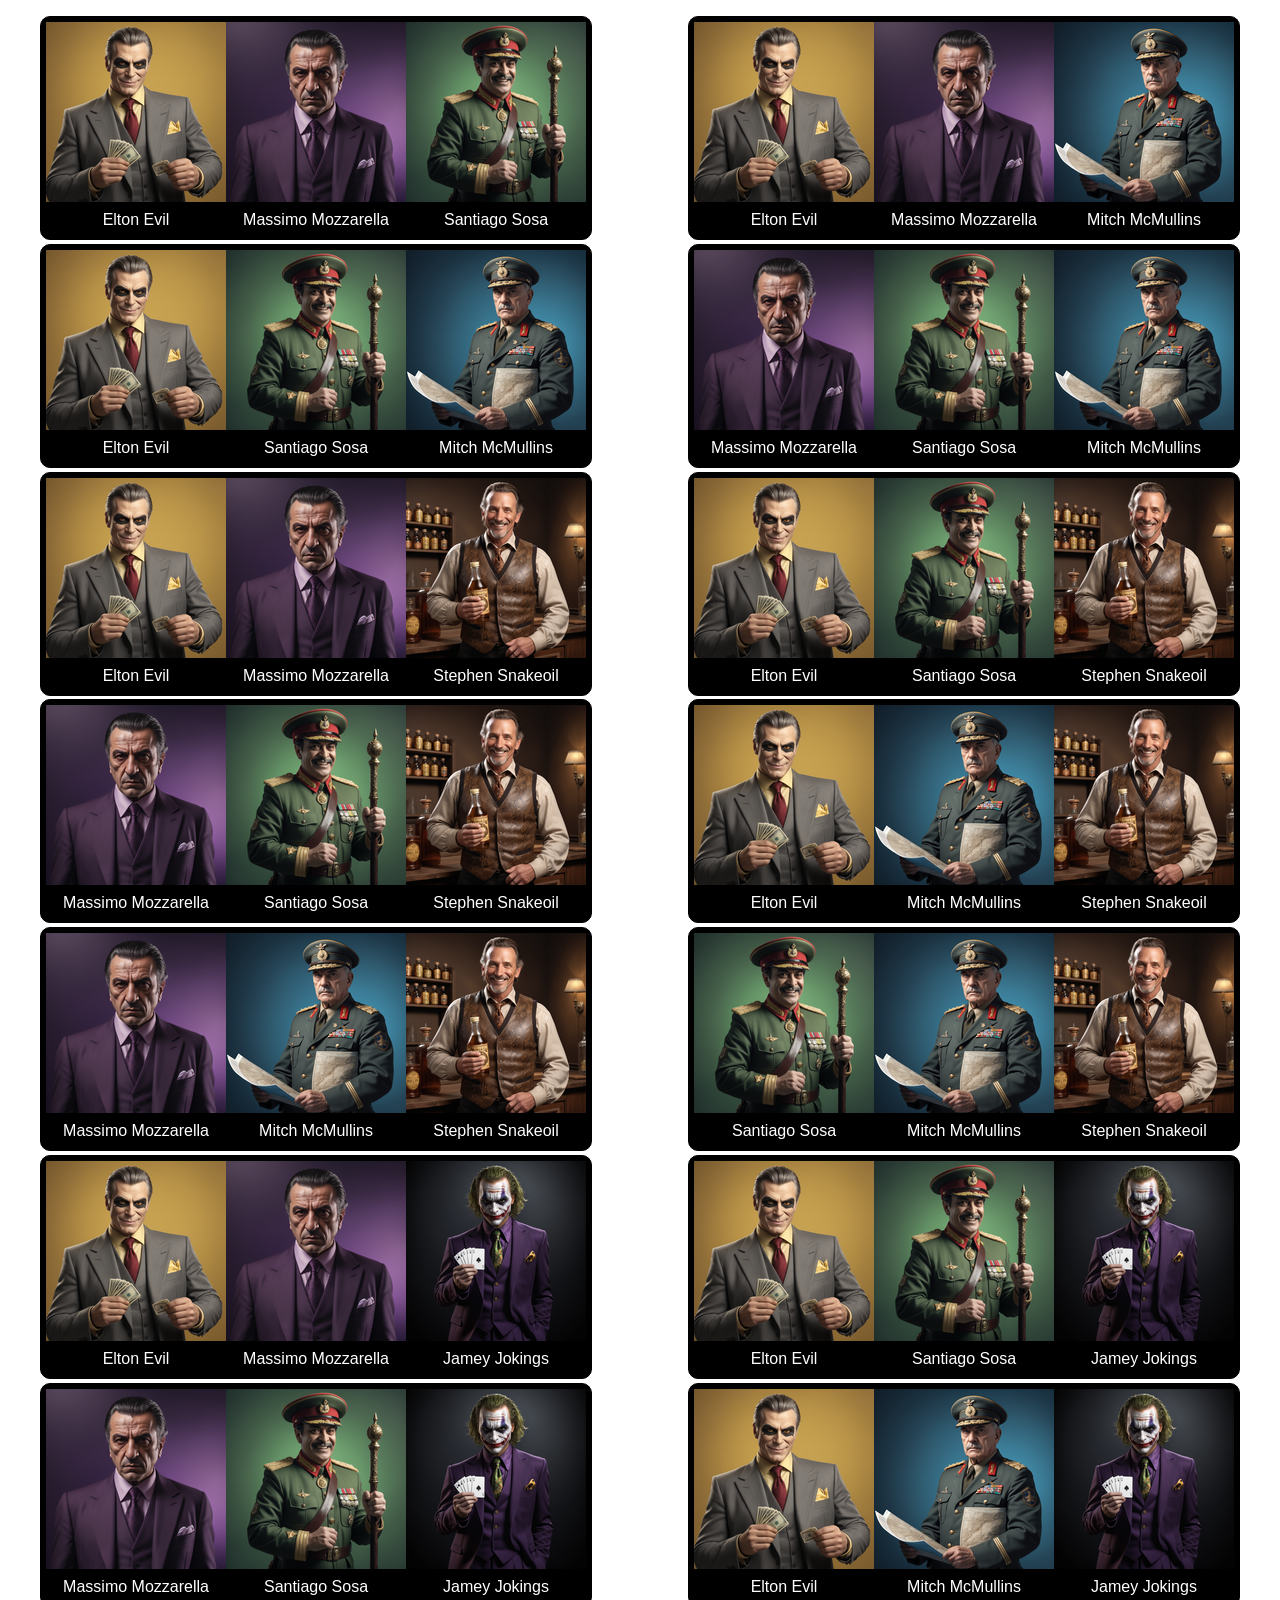
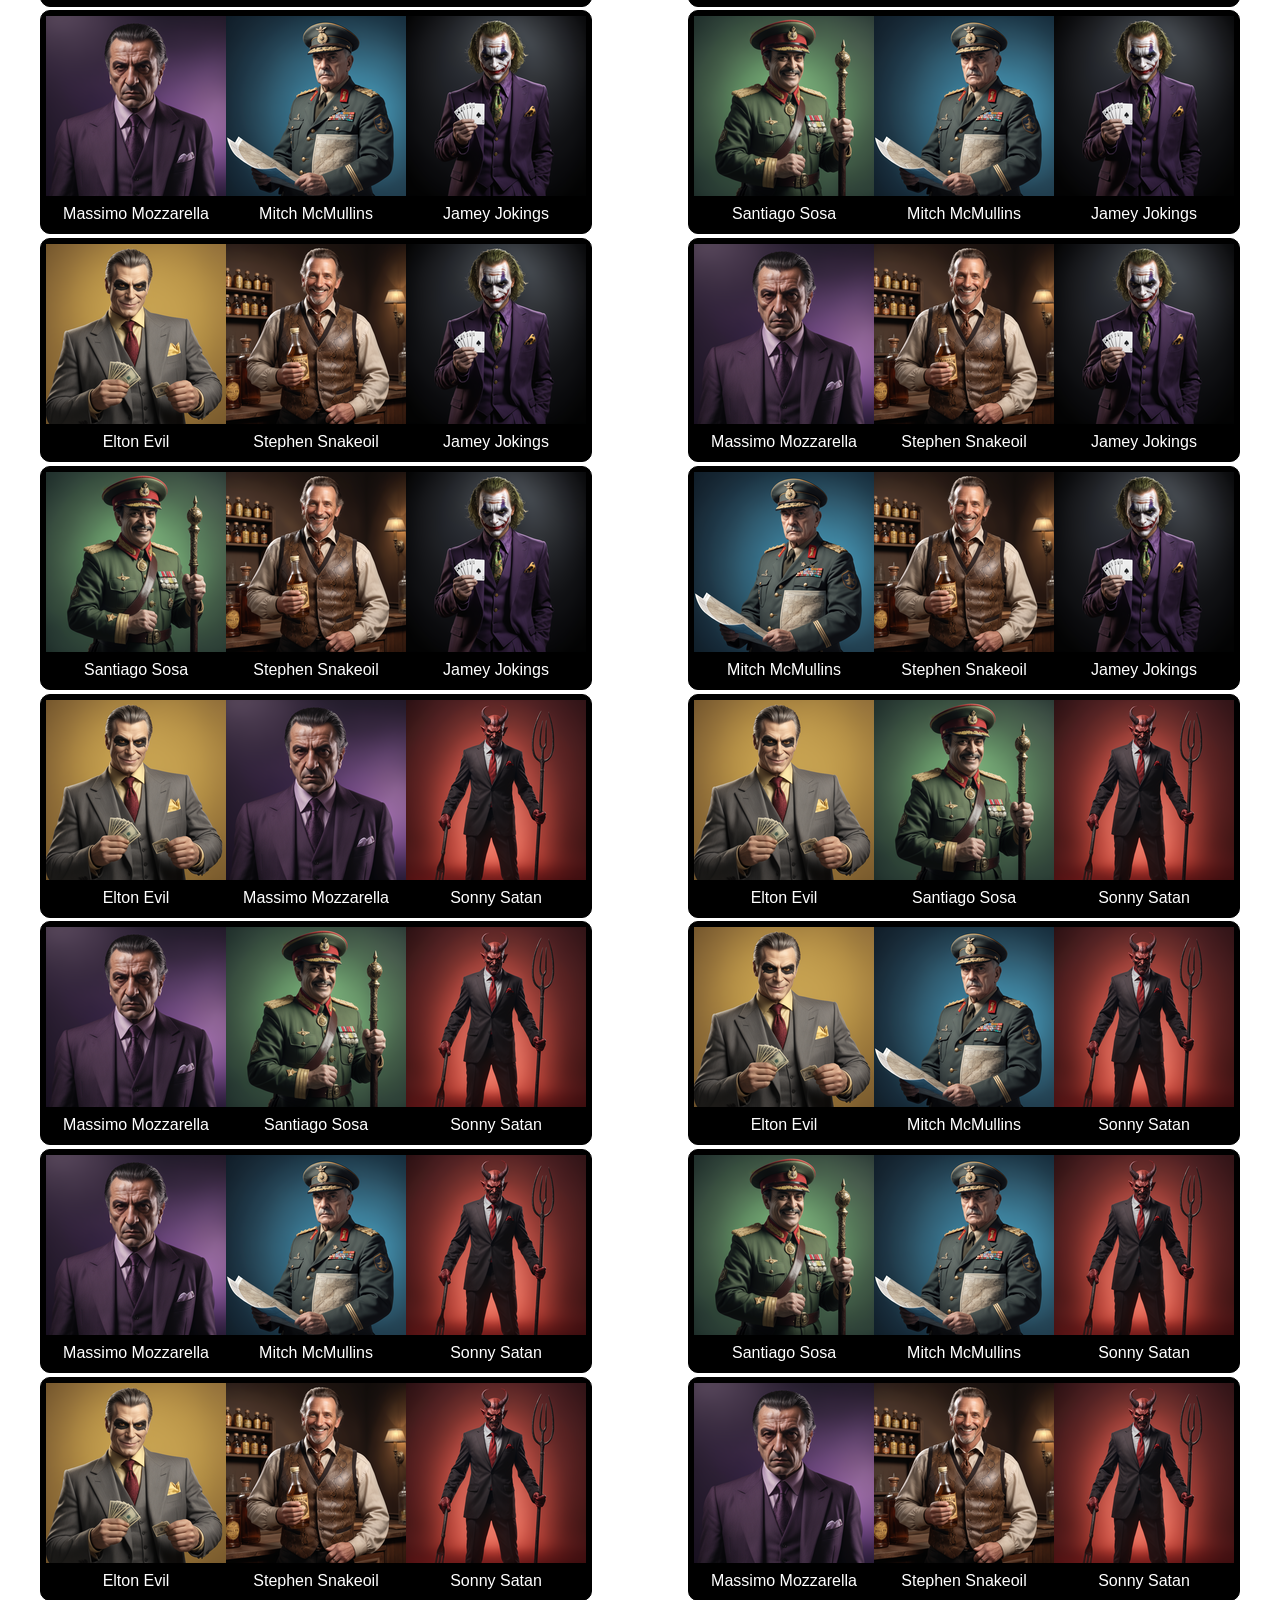
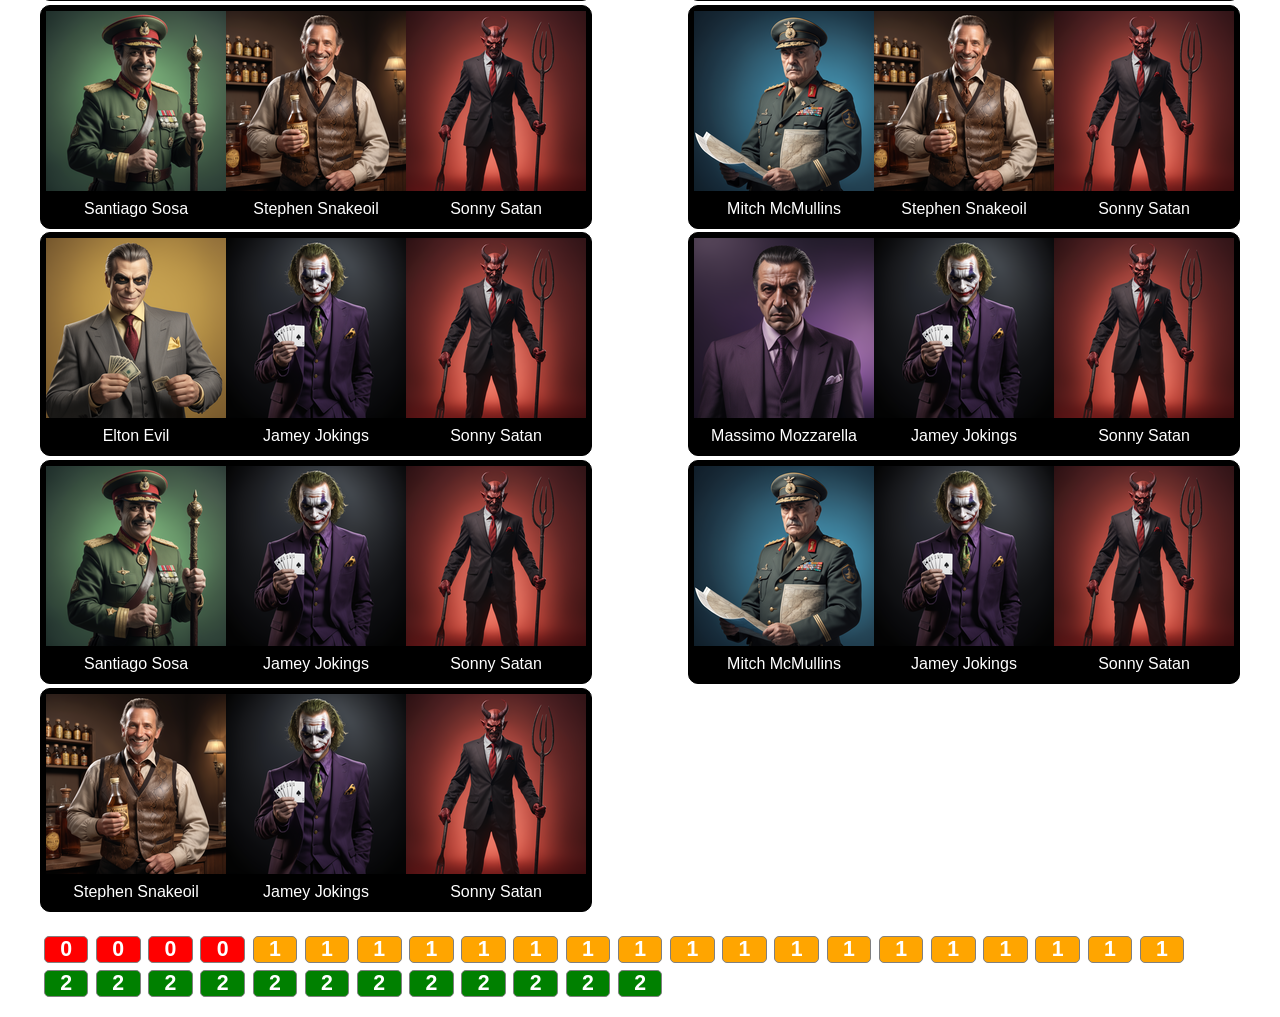
==== export.html @ cddee243 "export facility for printout game" ====
<!doctype html>
<html lang="de">
  <head>
    <meta charset="utf-8" />
    <link rel="stylesheet" type="text/css" href="style.css" />
    <link rel="stylesheet" type="text/css" href="export.css" />
    <title>Gauner Trio: Karten-Export</title>
  </head>
  <body>
    <div id="cards"></div>
    <div id="buttons"></div>
    <script type="module" src="lib.js"></script>
    <script type="module" src="export.js"></script>
  </body>
</html>
---- style.css ----
body {
  max-width: 1200px;
  min-width: 800px;
  margin: 1em auto;
  padding: 0 1em;
  font-family: sans-serif;
  font-size: 16px;
}

th {
  padding: 0 1em 0 0;
}

span.color {
  width: 16px;
  height: 16px;
  display: inline-block;
  border-radius: 100%;
  margin-right: 0.5em;
}

p {
  hyphens: auto;
}

p#instructions {
  margin: 1em 2em;
}

p#status {
  font-size: 14pt;
  font-weight: bold;
  border: 1px solid grey;
  padding: 0.5em;
  border-radius: 10px;
  text-align: center;
}

div#controls {
  display: flex;
  justify-content: space-between;
}

div#controls button {
  border: 1px solid black;
  font-size: 14pt;
  border-radius: 5px;
  width: 10em;
  height: 2.5em;
}

div#cards {
  margin-top: 1em;
  display: flex;
  flex-wrap: wrap;
  justify-content: space-between;
}

div.card {
  display: flex;
  border: 1px solid black;
  padding: 5px;
  border-radius: 10px;
  background-color: #000000;
}

div.card p.matches,
div.card p.caption {
  text-align: center;
  color: #ffffff;
  background-color: #000000;
  margin: 5px;
}

div.portrait {
  width: 180px;
}

p.matches {
  text-align: center;
  color: white;
  width: 2em;
  margin: 0 auto;
  font-size: 16pt;
  border-radius: 5px;
  border: 1px solid grey;
  margin: 0.5em auto 1em auto;
}

p.matches-0 {
  background-color: red;
}

p.matches-1 {
  background-color: orange;
}

p.matches-2 {
  background-color: green;
}
---- export.css ----
div.card {
  margin-bottom: 0.1cm;
}

div.turn p.matches {
  display: none !important;
}

div#buttons {
  margin-top: 1em;
  display: flex;
  justify-content: flex-start;
  flex-wrap: wrap;
}

p.matches {
  margin: 0.1cm;
  display: inline-block;
}
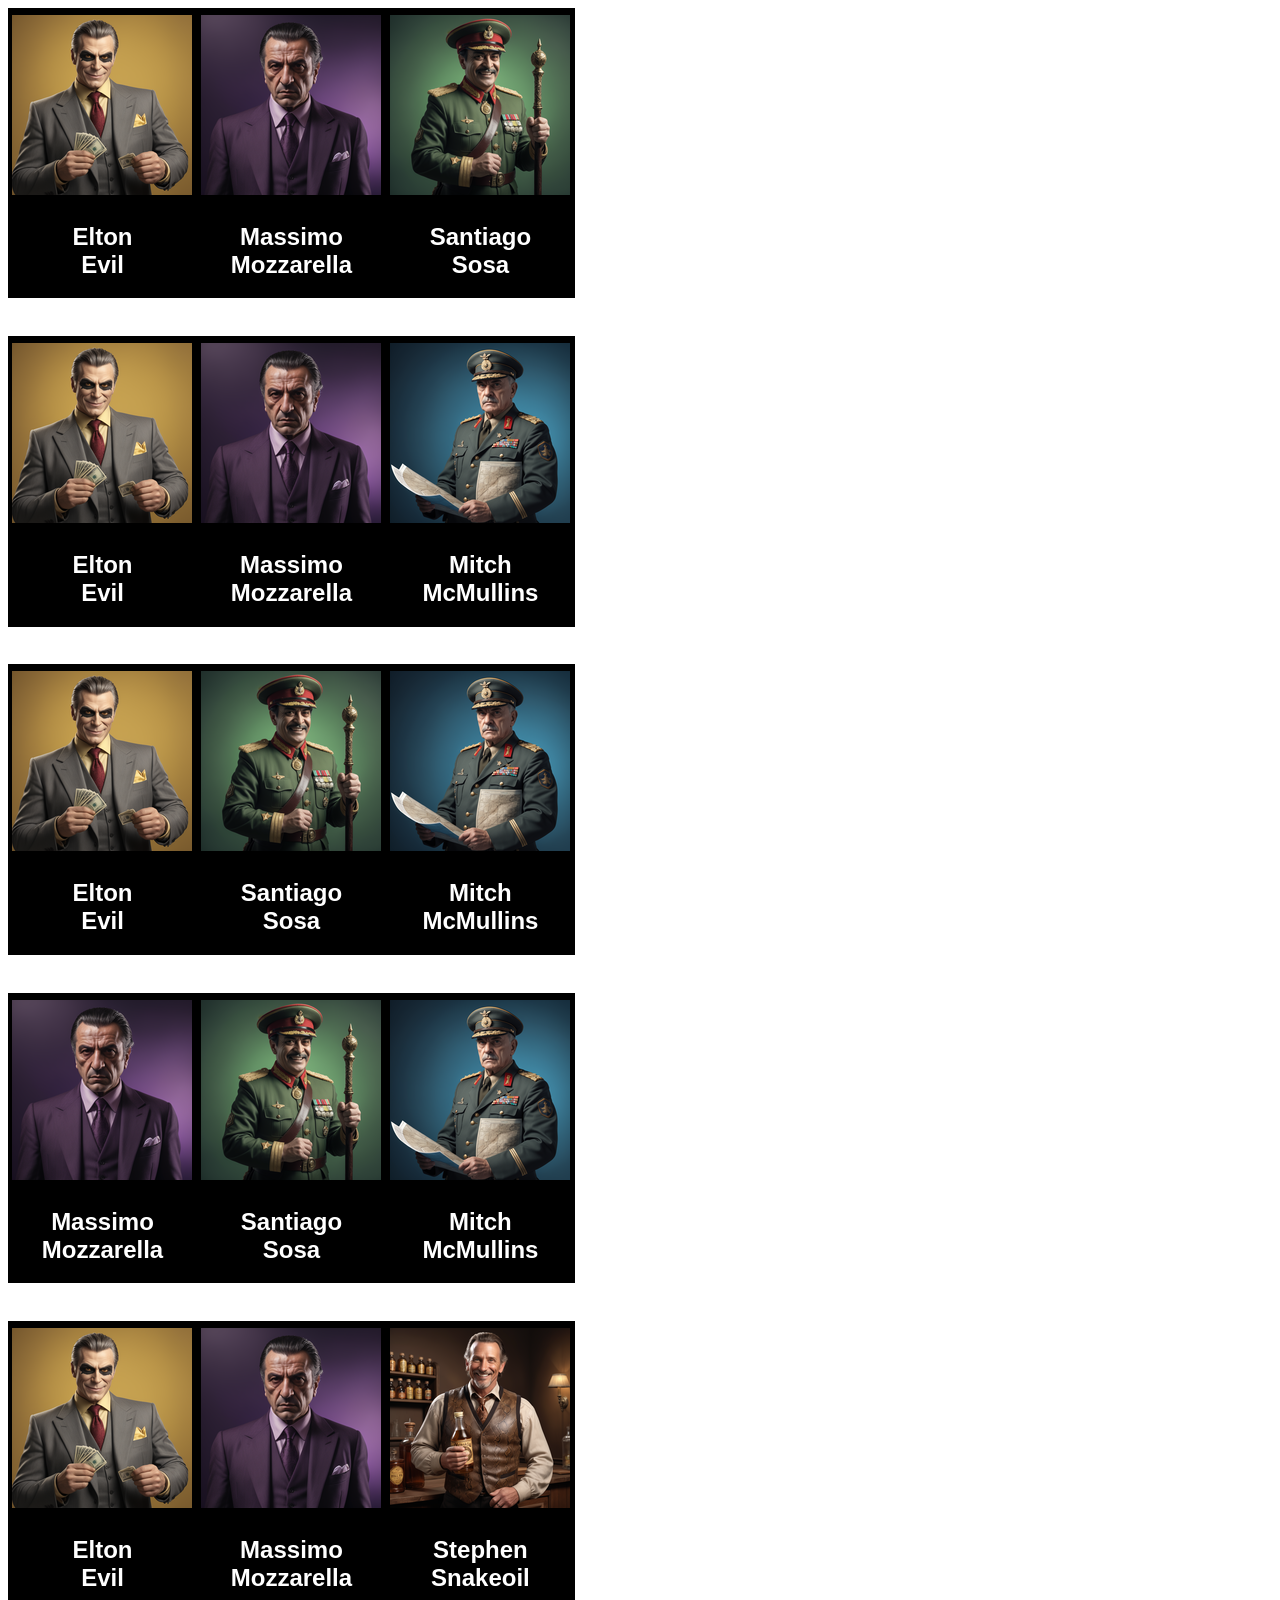
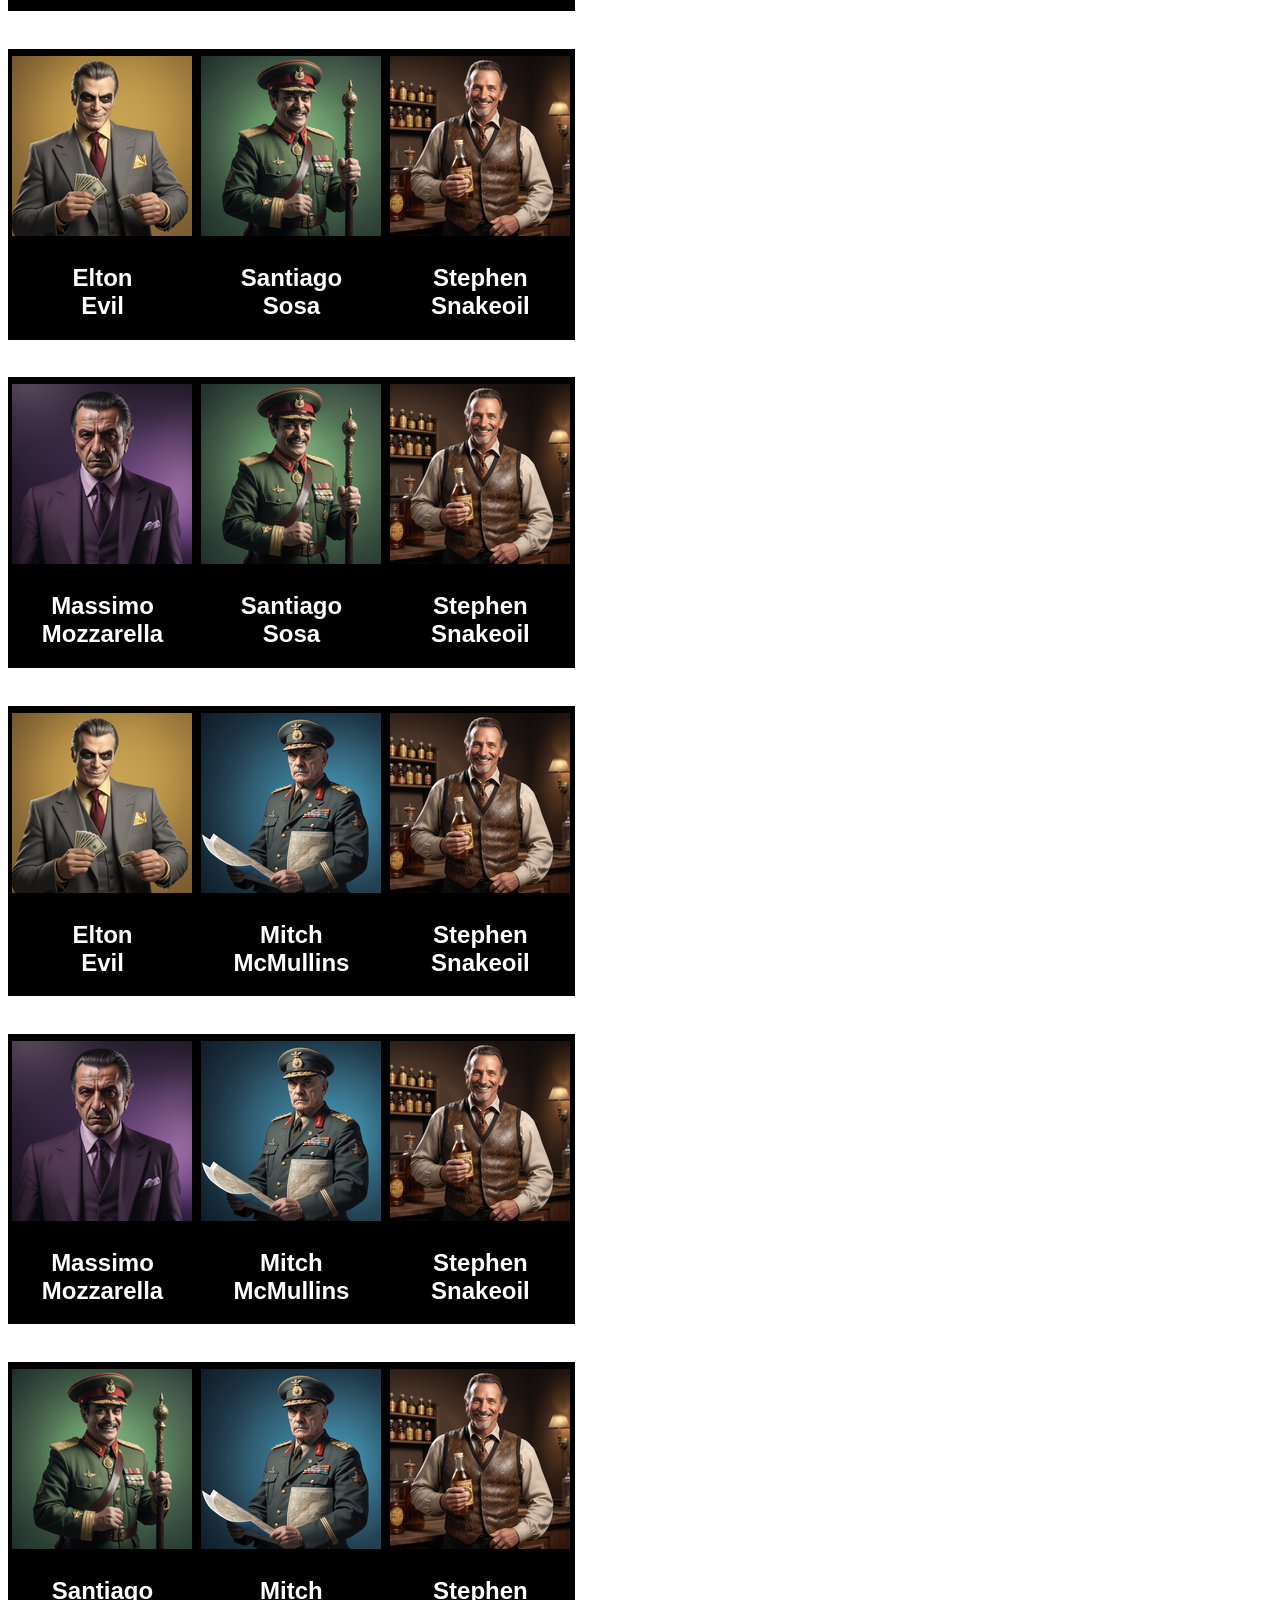
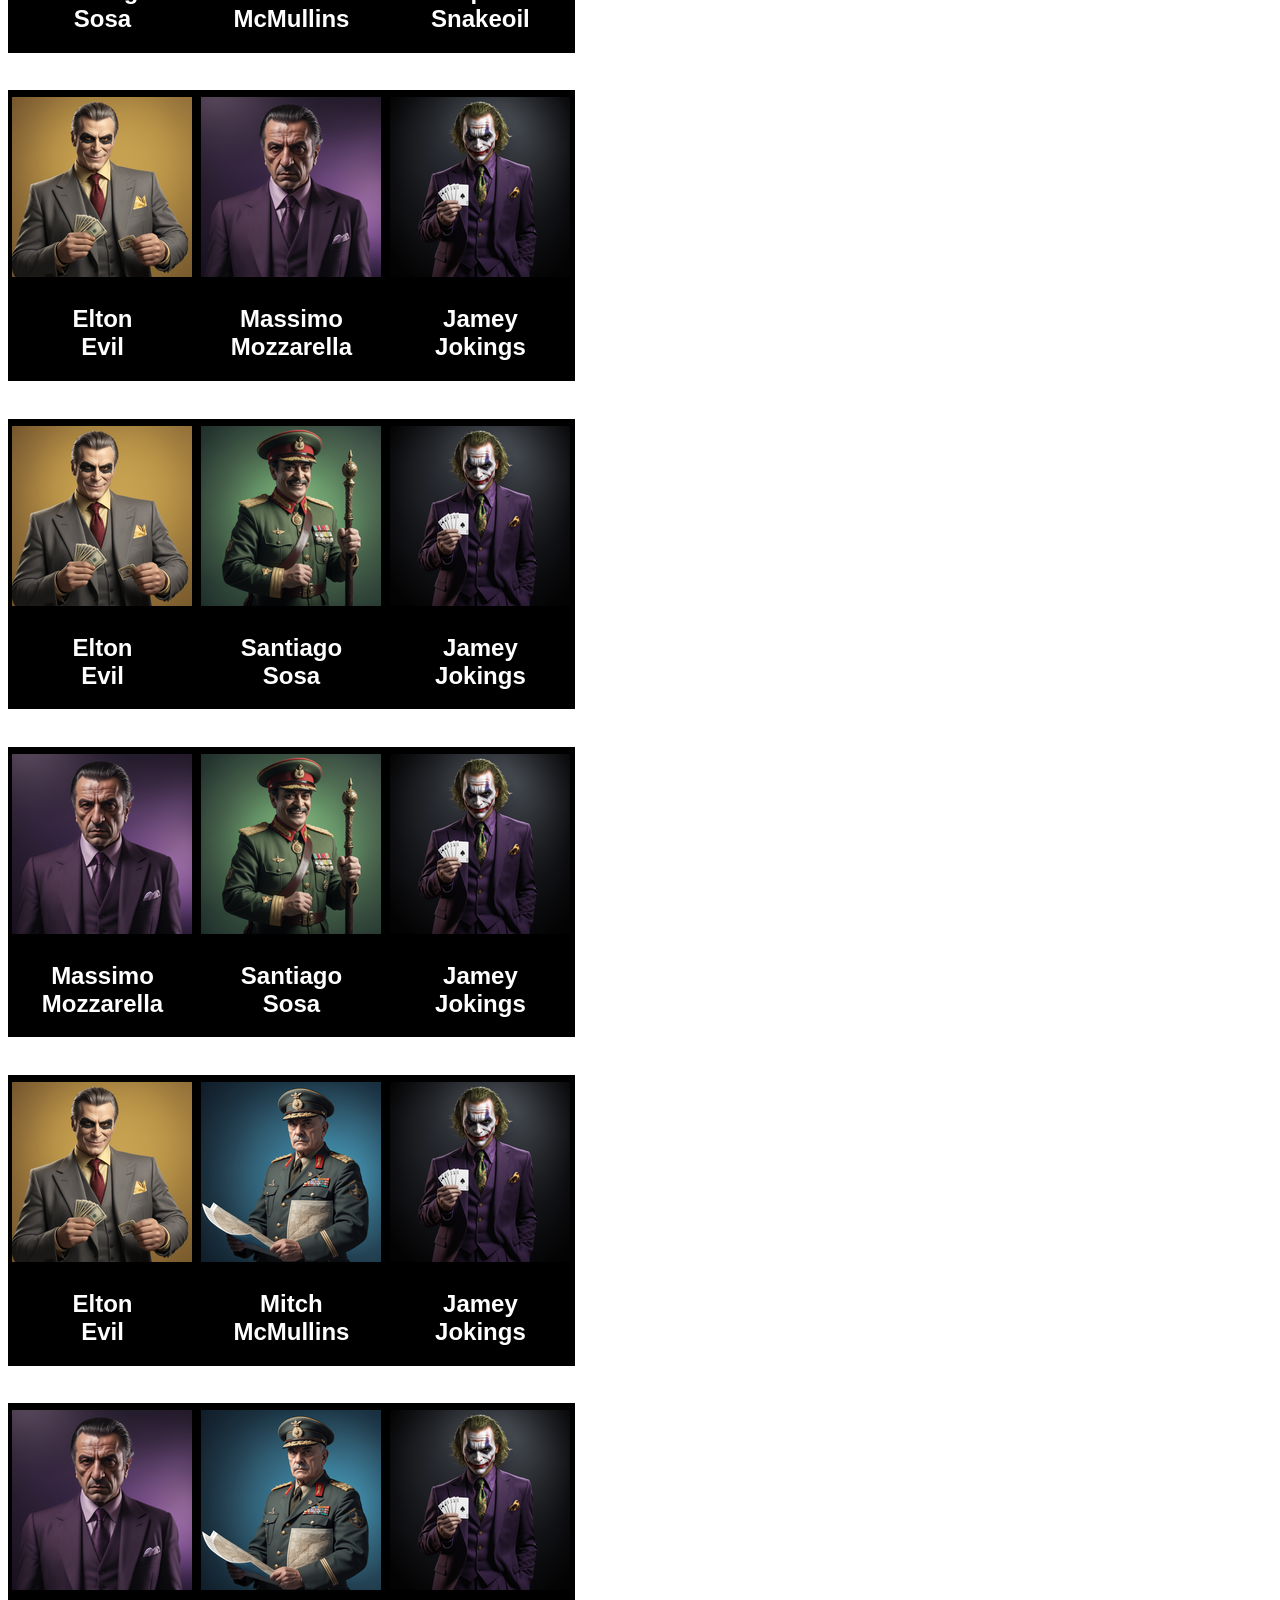
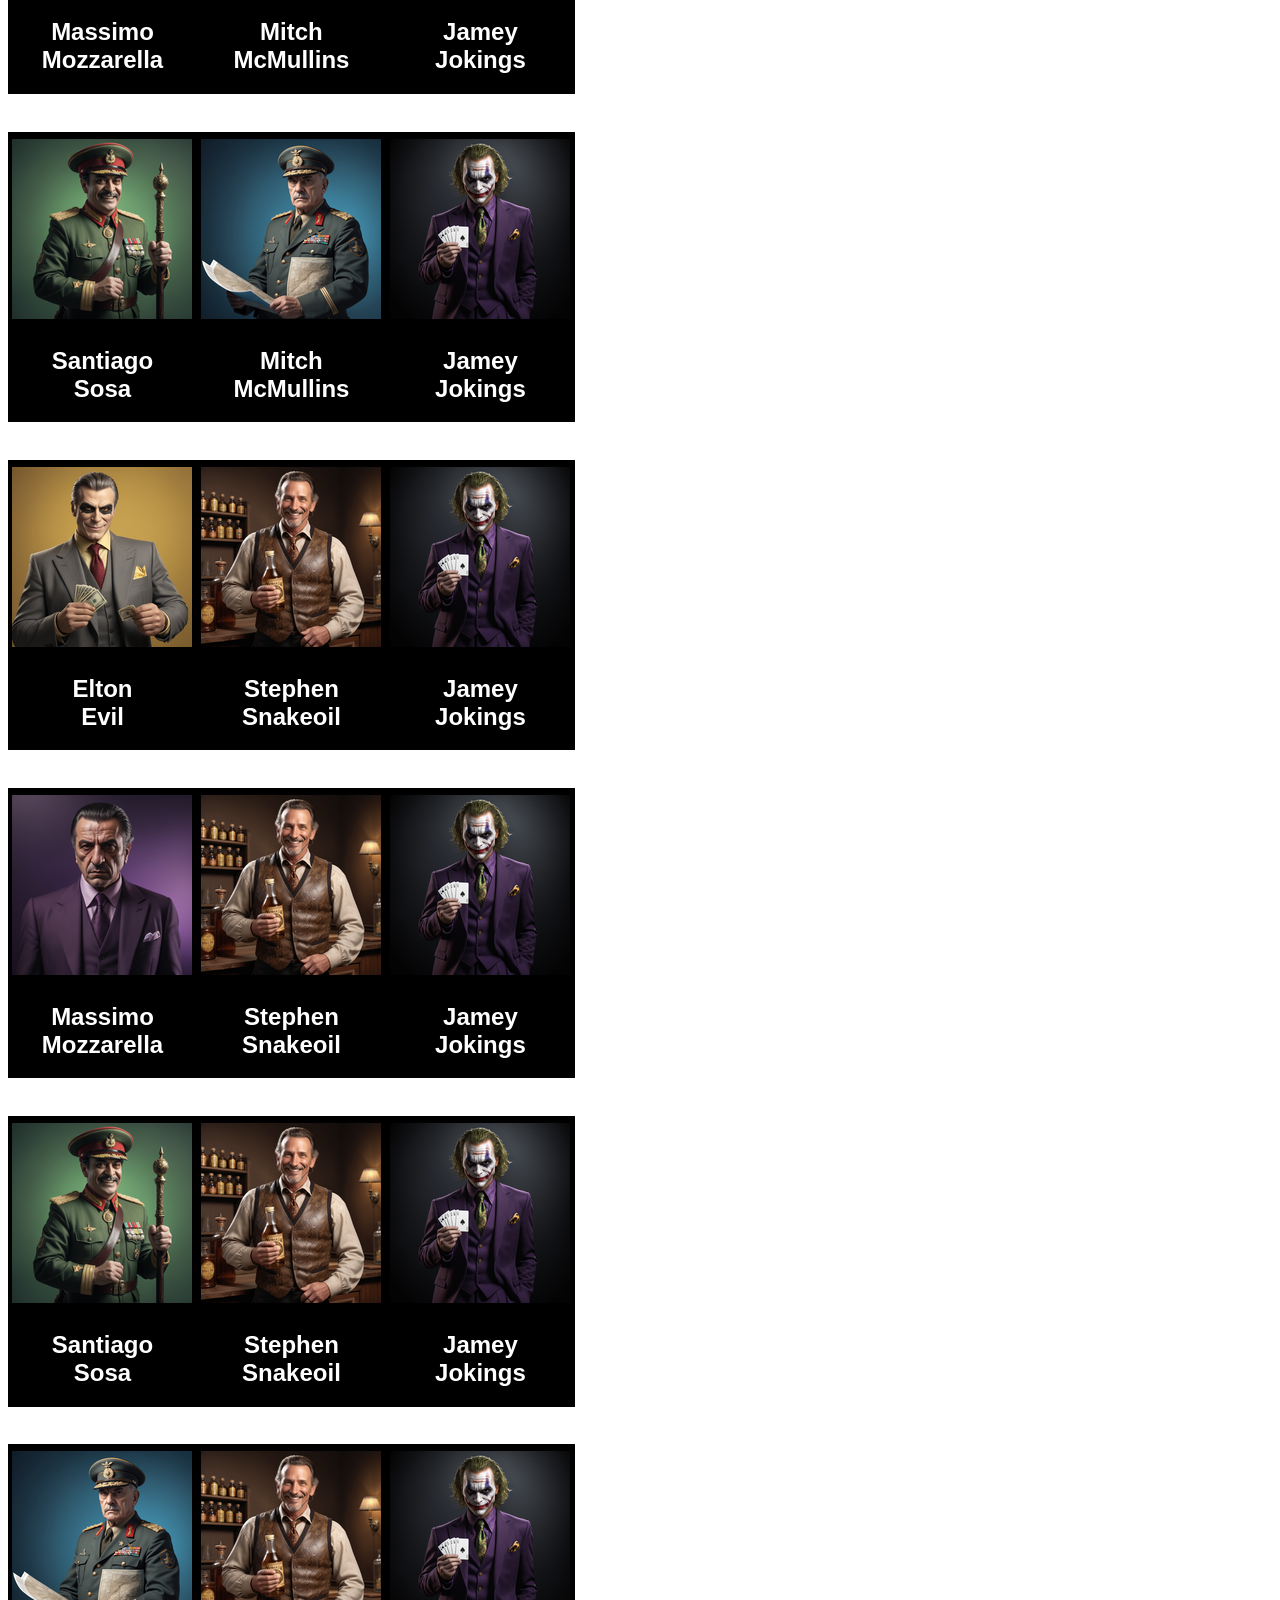
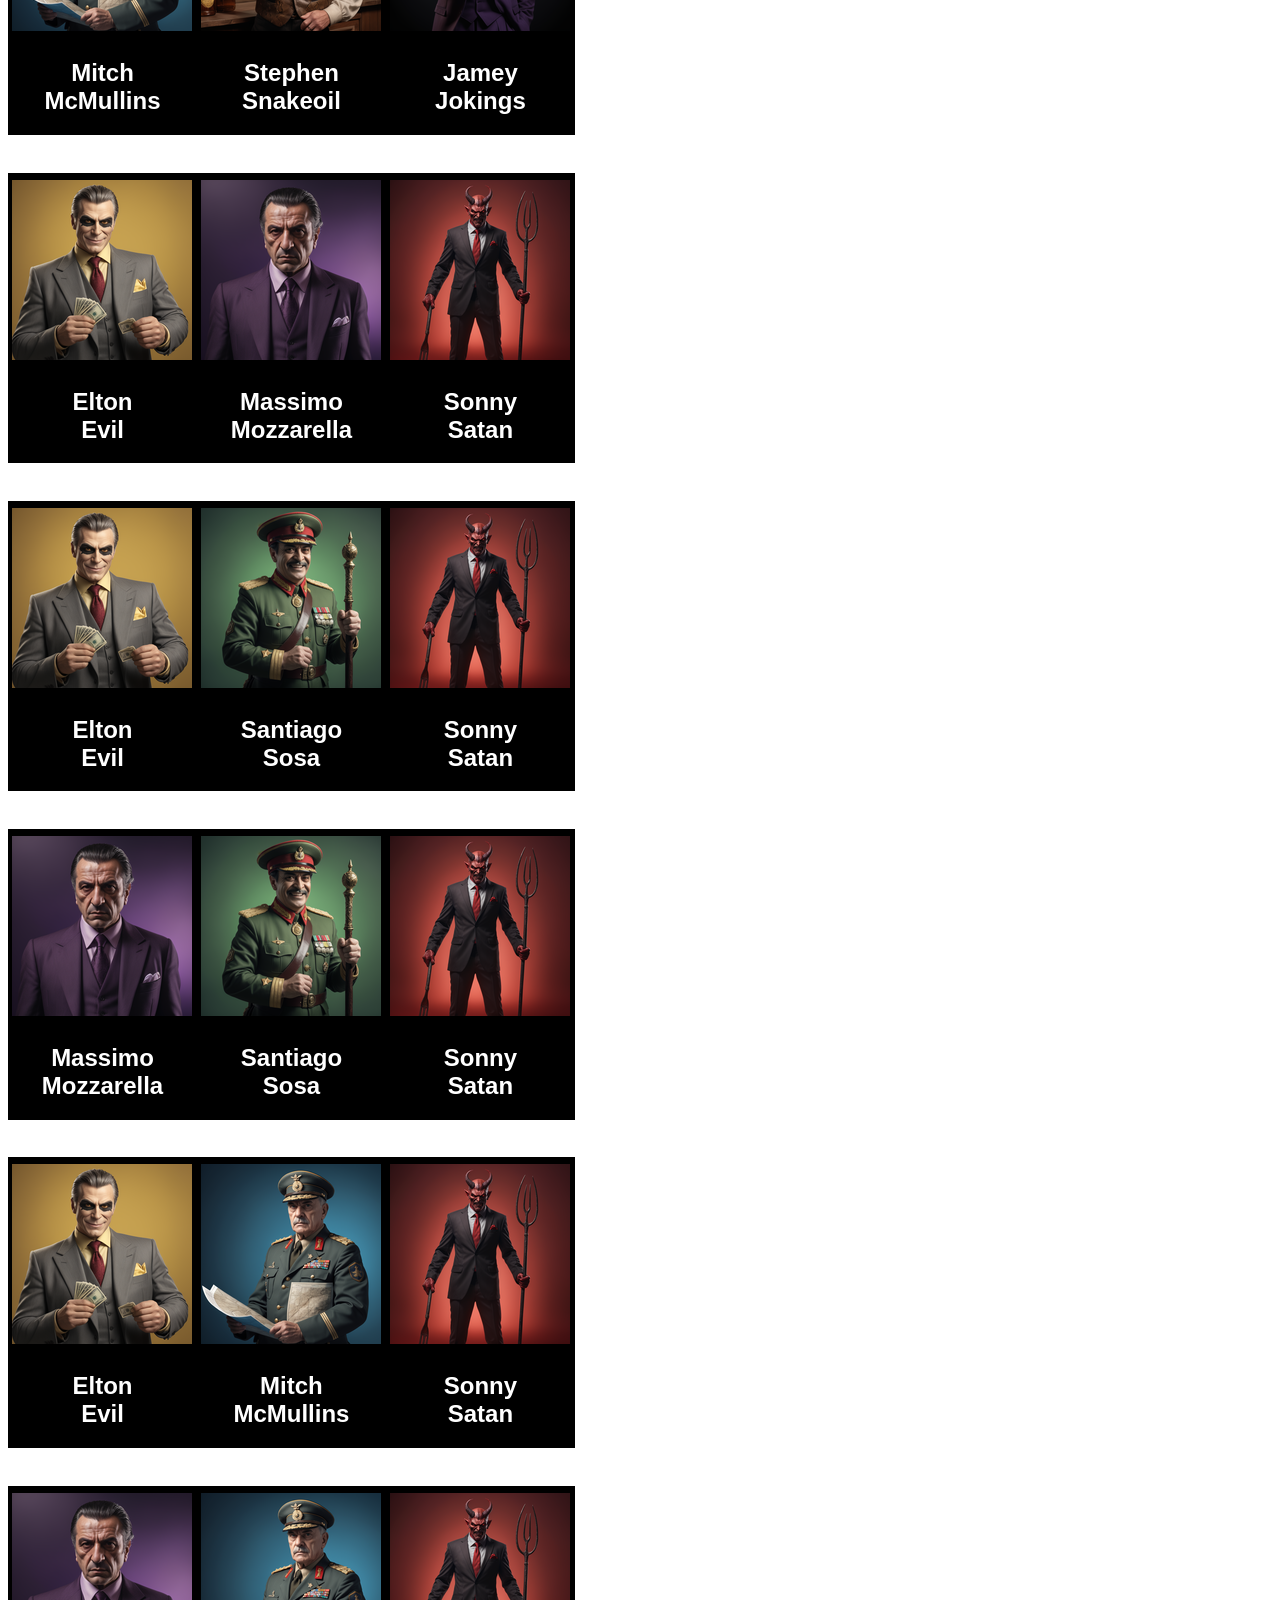
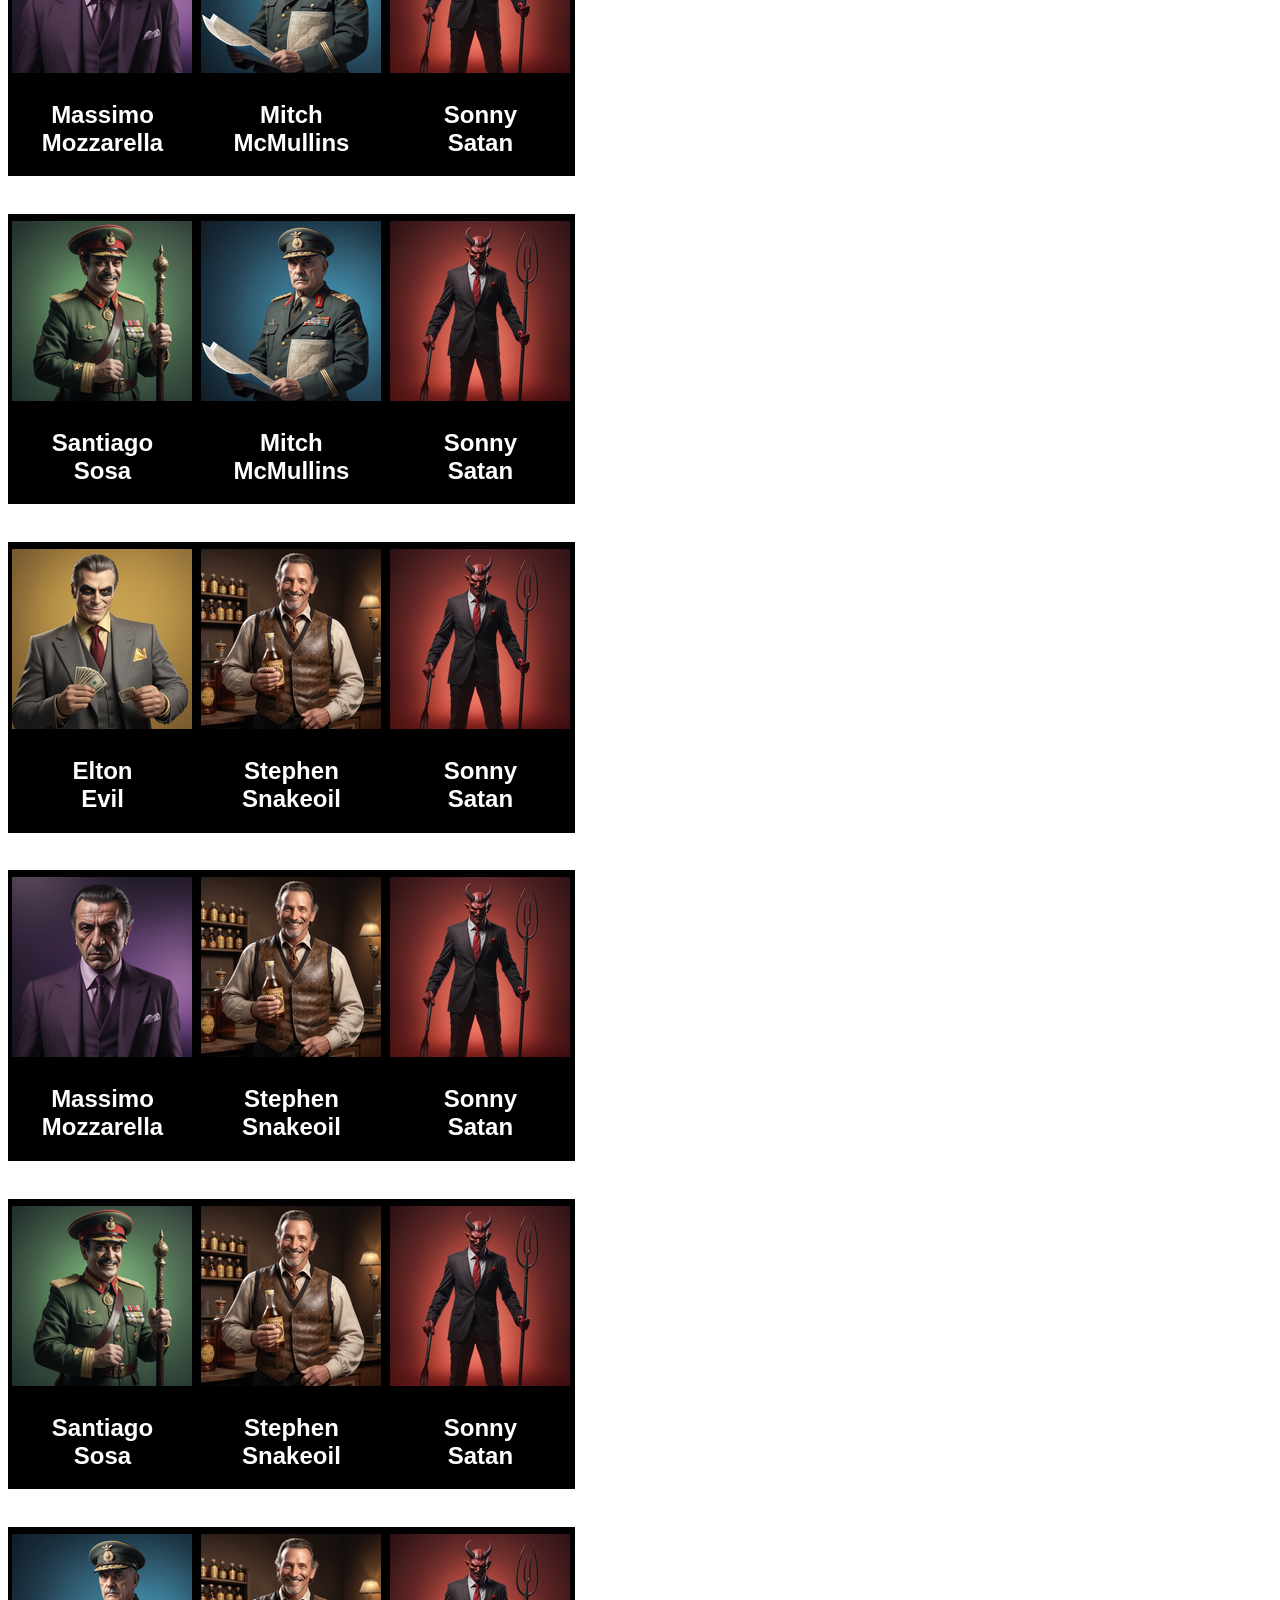
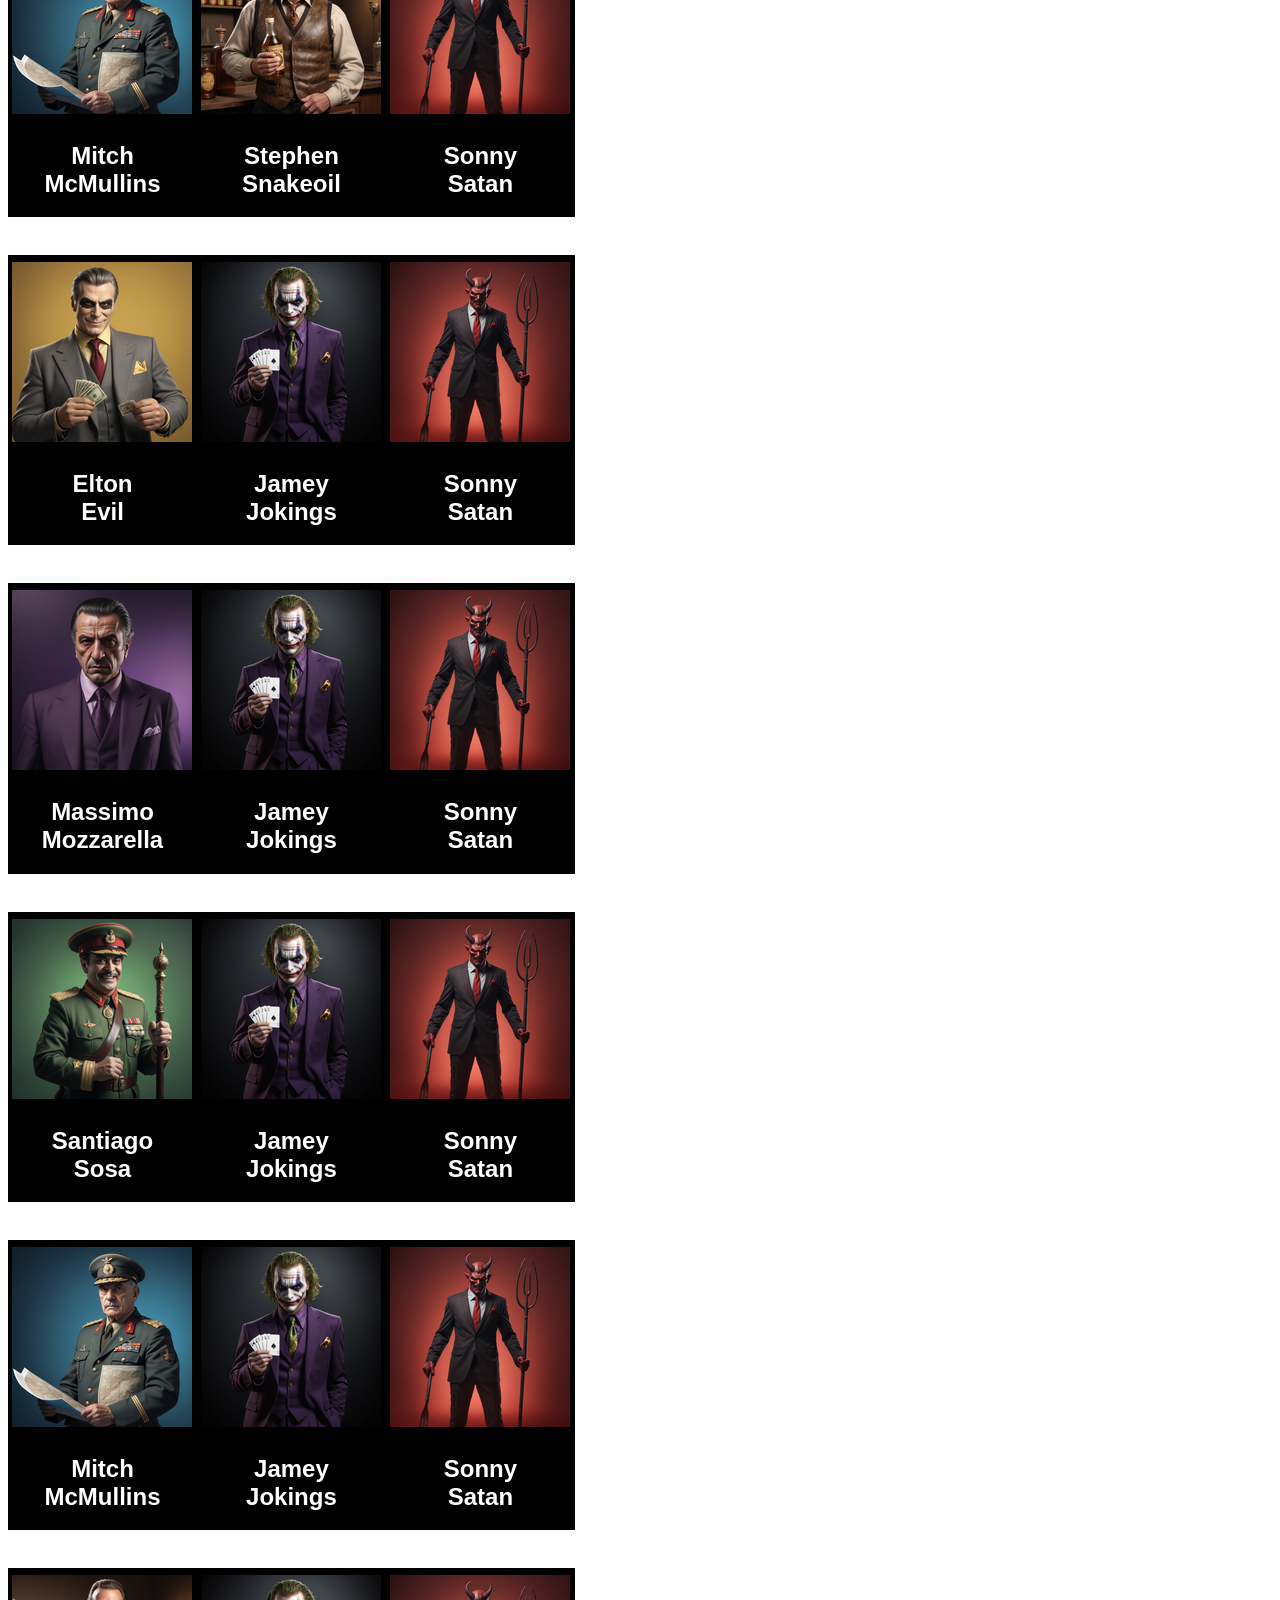
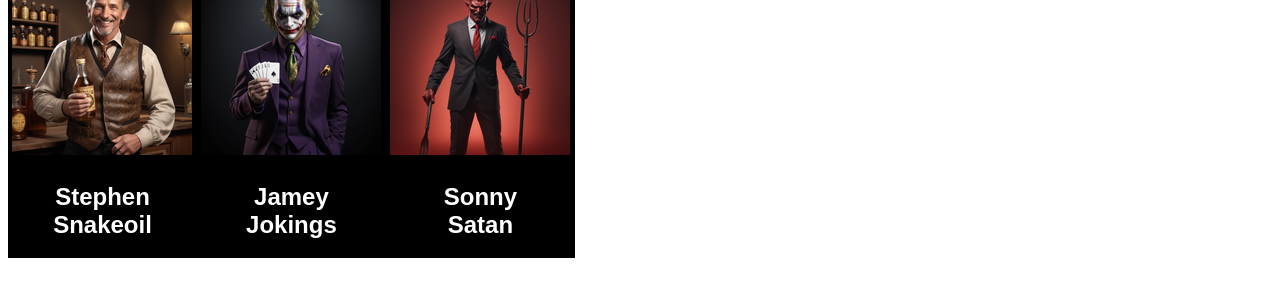
==== commit 1dc9917a: "customized export version" ====
--- a/export.html
+++ b/export.html
@@ -2,7 +2,6 @@
 <html lang="de">
   <head>
     <meta charset="utf-8" />
-    <link rel="stylesheet" type="text/css" href="style.css" />
     <link rel="stylesheet" type="text/css" href="export.css" />
     <title>Gauner Trio: Karten-Export</title>
   </head>
--- a/export.css
+++ b/export.css
@@ -1,19 +1,21 @@
 div.card {
-  margin-bottom: 0.1cm;
-}
-
-div.turn p.matches {
-  display: none !important;
-}
-
-div#buttons {
-  margin-top: 1em;
   display: flex;
-  justify-content: flex-start;
-  flex-wrap: wrap;
+  width: 15cm;
+  height: 7.5cm;
+  background-color: black;
+  justify-content: space-around;
+  padding-top: 7px;
+  margin-bottom: 1cm;
 }
 
 p.matches {
-  margin: 0.1cm;
-  display: inline-block;
+  display: none;
 }
+
+p.caption {
+  font-family: "ELEGANT TYPEWRITER", sans-serif;
+  color: white;
+  text-align: center;
+  font-size: 18pt;
+  font-weight: bold;
+}
